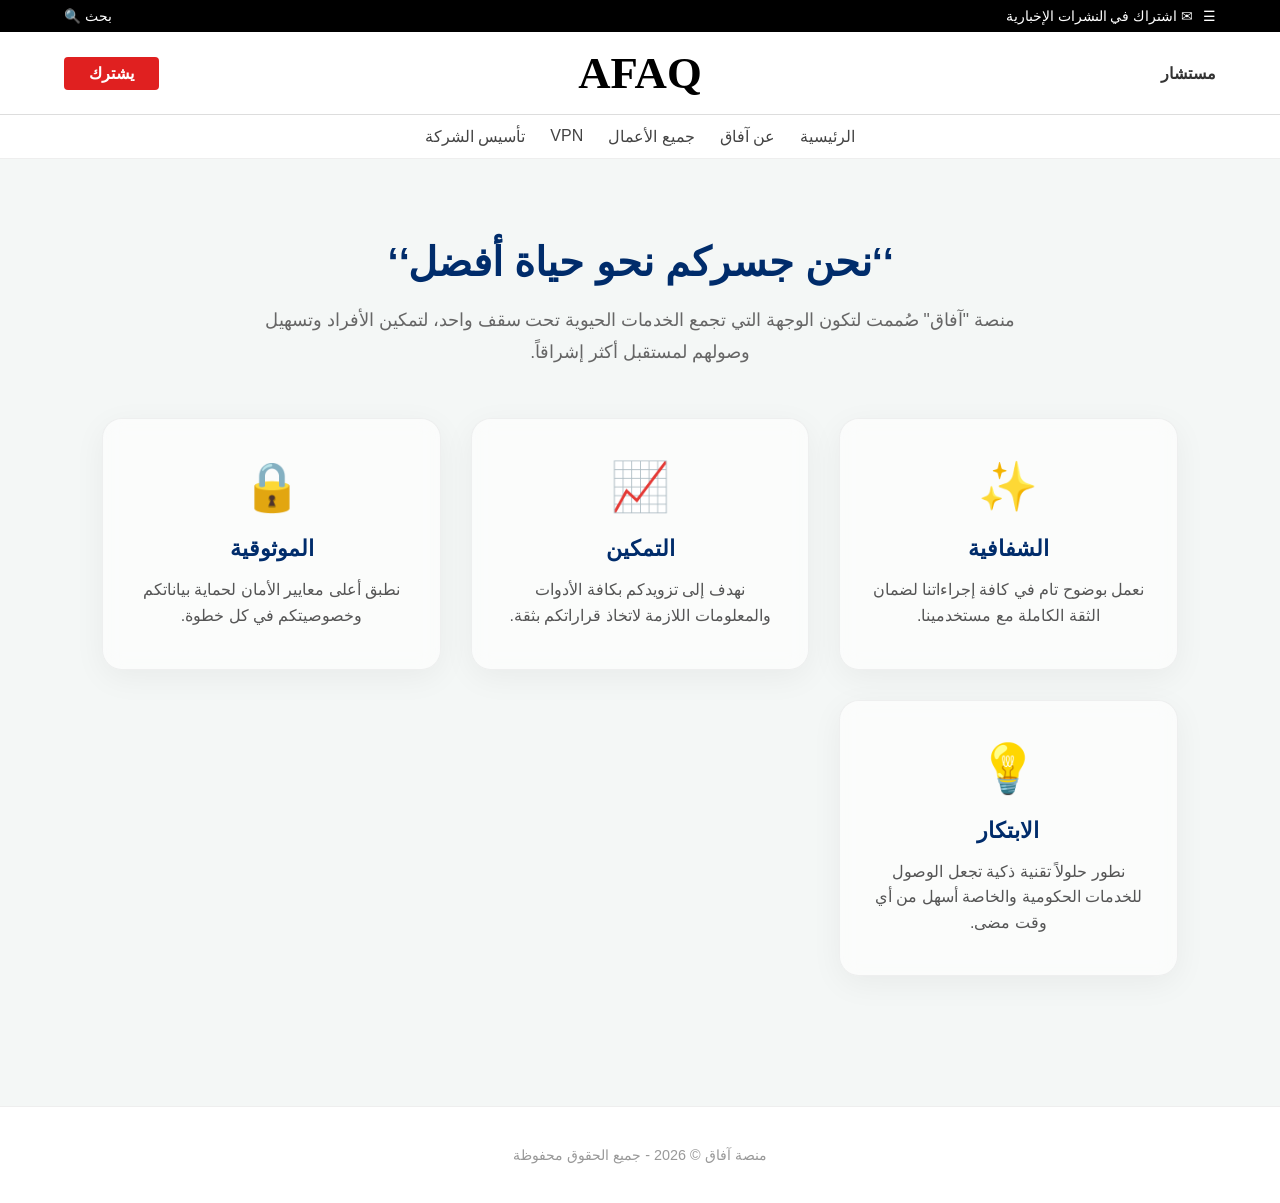
==== about.html @ 32667aa7 "Update about.html" ====
<!DOCTYPE html>
<html lang="ar" dir="rtl">
<head>
    <meta charset="UTF-8">
    <meta name="viewport" content="width=device-width, initial-scale=1.0">
    <title>عن آفاق | قيمنا</title>
    <style>
        :root {
            --forbes-blue: #002c6b;
            --forbes-red: #e02020;
            --forbes-black: #000000;
            --white: #ffffff;
            /* اللون الرمادي الفاتح للخلفية */
            --bg-light-grey: #f4f7f6; 
            /* التدرج الذهبي للأيقونات */
            --gold-gradient: linear-gradient(135deg, #d4af37 0%, #b8860b 100%);
        }

        * { margin: 0; padding: 0; box-sizing: border-box; }
        body { 
            font-family: 'Segoe UI', Arial, sans-serif; 
            background-color: var(--bg-light-grey); 
            color: #333; 
        }

        /* --- الهيدر الثابت --- */
        .top-bar { background-color: var(--forbes-black); color: var(--white); padding: 8px 5%; display: flex; justify-content: space-between; align-items: center; font-size: 0.85rem; }
        .top-bar a { color: white; text-decoration: none; }
        .main-header { background-color: var(--white); padding: 15px 5%; display: flex; justify-content: space-between; align-items: center; border-bottom: 1px solid #ddd; }
        .logo-text { font-size: 2.8rem; font-weight: 900; color: var(--forbes-black); text-decoration: none; font-family: serif; }
        .btn-red { background-color: var(--forbes-red); color: white; padding: 8px 25px; border-radius: 4px; text-decoration: none; font-weight: bold; }
        .sub-nav { display: flex; justify-content: center; gap: 25px; padding: 12px 0; background-color: var(--white); border-bottom: 1px solid #eee; }
        .sub-nav a { color: #444; text-decoration: none; font-weight: 500; }

        /* --- قسم المحتوى والمربعات الشفافة --- */
        .about-section { padding: 80px 8%; text-align: center; }
        .highlight-title { font-size: 2.5rem; margin-bottom: 20px; font-weight: 900; color: var(--forbes-blue); }
        .sub-title { max-width: 800px; margin: 0 auto 50px; color: #666; line-height: 1.8; font-size: 1.1rem; }

        .values-grid {
            display: grid;
            grid-template-columns: repeat(auto-fit, minmax(250px, 1fr));
            gap: 30px;
        }

        /* المربعات الرمادية الفاتحة الشفافة */
        .value-card {
            background: rgba(255, 255, 255, 0.6); /* لون أبيض بداخل رمادي شفاف */
            backdrop-filter: blur(10px); /* تأثير الضباب خلف المربع */
            -webkit-backdrop-filter: blur(10px);
            border: 1px solid rgba(0, 0, 0, 0.05); /* حدود ناعمة جداً */
            padding: 40px 25px;
            border-radius: 20px;
            transition: all 0.3s ease;
            box-shadow: 0 8px 32px rgba(0, 0, 0, 0.05); /* ظل ناعم */
        }

        .value-card:hover {
            transform: translateY(-10px);
            background: rgba(255, 255, 255, 0.9);
            box-shadow: 0 15px 40px rgba(0, 0, 0, 0.1);
            border-color: rgba(212, 175, 55, 0.4);
        }

        /* الأيقونات */
        .value-card .icon {
            font-size: 3rem;
            margin-bottom: 20px;
            display: block;
        }

        .value-card h4 {
            font-size: 1.4rem;
            margin-bottom: 15px;
            color: var(--forbes-blue);
            font-weight: bold;
        }

        .value-card p {
            font-size: 1rem;
            color: #555;
            line-height: 1.6;
        }

        footer { text-align: center; padding: 40px; background: #fff; color: #999; font-size: 0.9rem; border-top: 1px solid #eee; margin-top: 50px; }
    </style>
</head>
<body>

    <div class="top-bar">
        <div style="display: flex; gap: 10px;"><span>☰</span> <a href="#">✉ اشتراك في النشرات الإخبارية</a></div>
        <div>بحث 🔍</div>
    </div>

    <header class="main-header">
        <div style="width:20%; font-weight:bold;">مستشار</div>
        <div style="width:60%; text-align:center;"><a href="index.html" class="logo-text">AFAQ</a></div>
        <div style="width:20%; text-align:left;"><a href="#" class="btn-red">يشترك</a></div>
    </header>

    <nav class="sub-nav">
        <a href="index.html">الرئيسية</a>
        <a href="about.html">عن آفاق</a>
        <a href="#">جميع الأعمال</a>
        <a href="#">VPN</a>
        <a href="#">تأسيس الشركة</a>
    </nav>

    <section class="about-section">
        <h1 class="highlight-title">‘‘نحن جسركم نحو حياة أفضل‘‘</h1>
        <p class="sub-title">
            منصة "آفاق" صُممت لتكون الوجهة التي تجمع الخدمات الحيوية تحت سقف واحد، لتمكين الأفراد وتسهيل وصولهم لمستقبل أكثر إشراقاً.
        </p>

        <div class="values-grid">
            
            <div class="value-card">
                <span class="icon">✨</span>
                <h4>الشفافية</h4>
                <p>نعمل بوضوح تام في كافة إجراءاتنا لضمان الثقة الكاملة مع مستخدمينا.</p>
            </div>

            <div class="value-card">
                <span class="icon">📈</span>
                <h4>التمكين</h4>
                <p>نهدف إلى تزويدكم بكافة الأدوات والمعلومات اللازمة لاتخاذ قراراتكم بثقة.</p>
            </div>

            <div class="value-card">
                <span class="icon">🔒</span>
                <h4>الموثوقية</h4>
                <p>نطبق أعلى معايير الأمان لحماية بياناتكم وخصوصيتكم في كل خطوة.</p>
            </div>

            <div class="value-card">
                <span class="icon">💡</span>
                <h4>الابتكار</h4>
                <p>نطور حلولاً تقنية ذكية تجعل الوصول للخدمات الحكومية والخاصة أسهل من أي وقت مضى.</p>
            </div>

        </div>
    </section>

    <footer>
        <p>منصة آفاق &copy; 2026 - جميع الحقوق محفوظة</p>
    </footer>

</body>
</html>
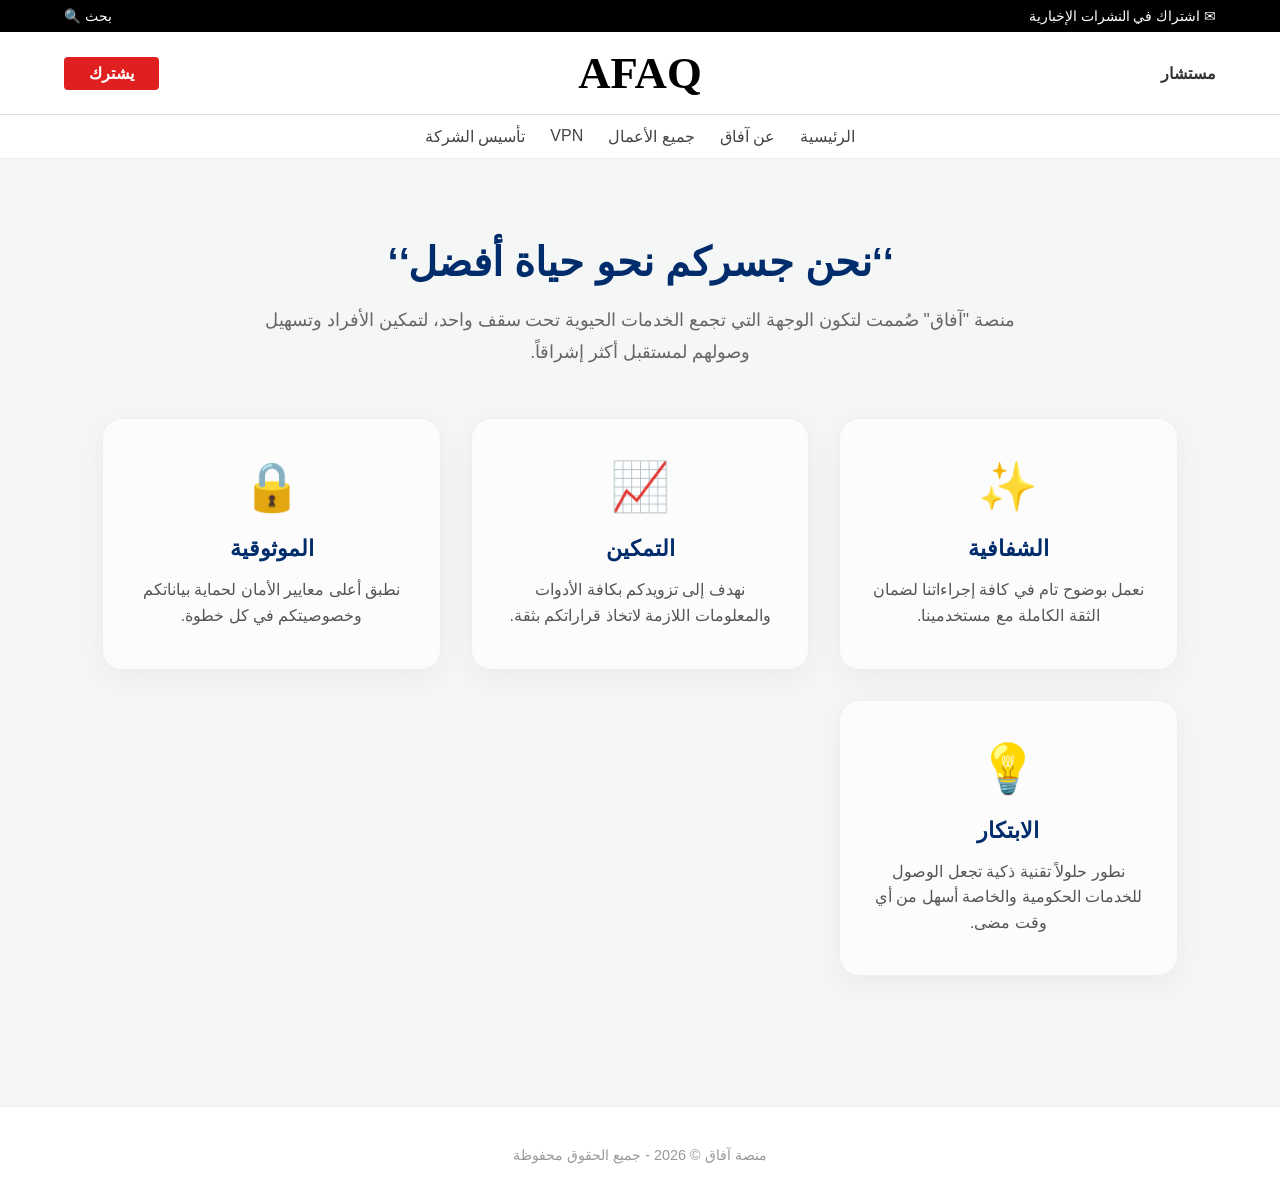
==== commit a6996498: "Update about.html" ====
--- a/about.html
+++ b/about.html
@@ -88,7 +88,7 @@
 <body>
 
     <div class="top-bar">
-        <div style="display: flex; gap: 10px;"><span>☰</span> <a href="#">✉ اشتراك في النشرات الإخبارية</a></div>
+<a href="https://t.me/GZ_2026" target="_blank">✉ اشتراك في النشرات الإخبارية</a>
         <div>بحث 🔍</div>
     </div>
 
@@ -101,8 +101,7 @@
     <nav class="sub-nav">
         <a href="index.html">الرئيسية</a>
         <a href="about.html">عن آفاق</a>
-        <a href="#">جميع الأعمال</a>
-        <a href="#">VPN</a>
+<a href="services.html">جميع الأعمال</a>        <a href="#">VPN</a>
         <a href="#">تأسيس الشركة</a>
     </nav>
 
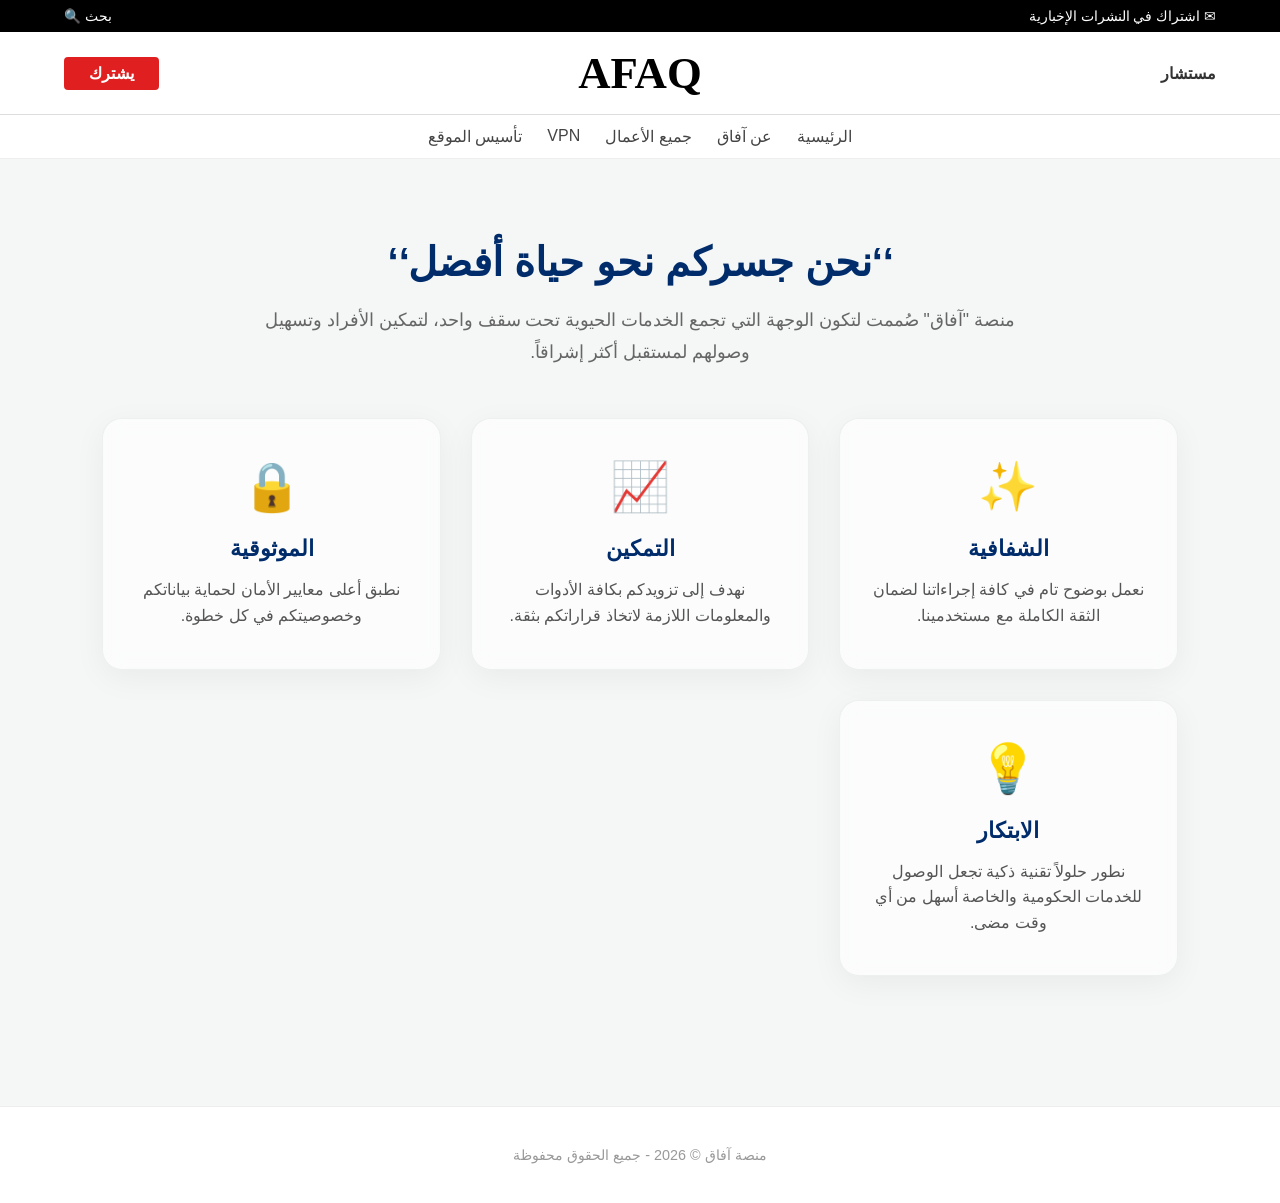
==== commit 300a45c3: "Update about.html" ====
--- a/about.html
+++ b/about.html
@@ -95,14 +95,14 @@
     <header class="main-header">
         <div style="width:20%; font-weight:bold;">مستشار</div>
         <div style="width:60%; text-align:center;"><a href="index.html" class="logo-text">AFAQ</a></div>
-        <div style="width:20%; text-align:left;"><a href="#" class="btn-red">يشترك</a></div>
+        <div style="width:20%; text-align:left;"><a href="https://t.me/GZ_2026" class="btn-red">يشترك</a></div>
     </header>
 
     <nav class="sub-nav">
         <a href="index.html">الرئيسية</a>
         <a href="about.html">عن آفاق</a>
 <a href="services.html">جميع الأعمال</a>        <a href="#">VPN</a>
-        <a href="#">تأسيس الشركة</a>
+        <a href="#">تأسيس الموقع</a>
     </nav>
 
     <section class="about-section">
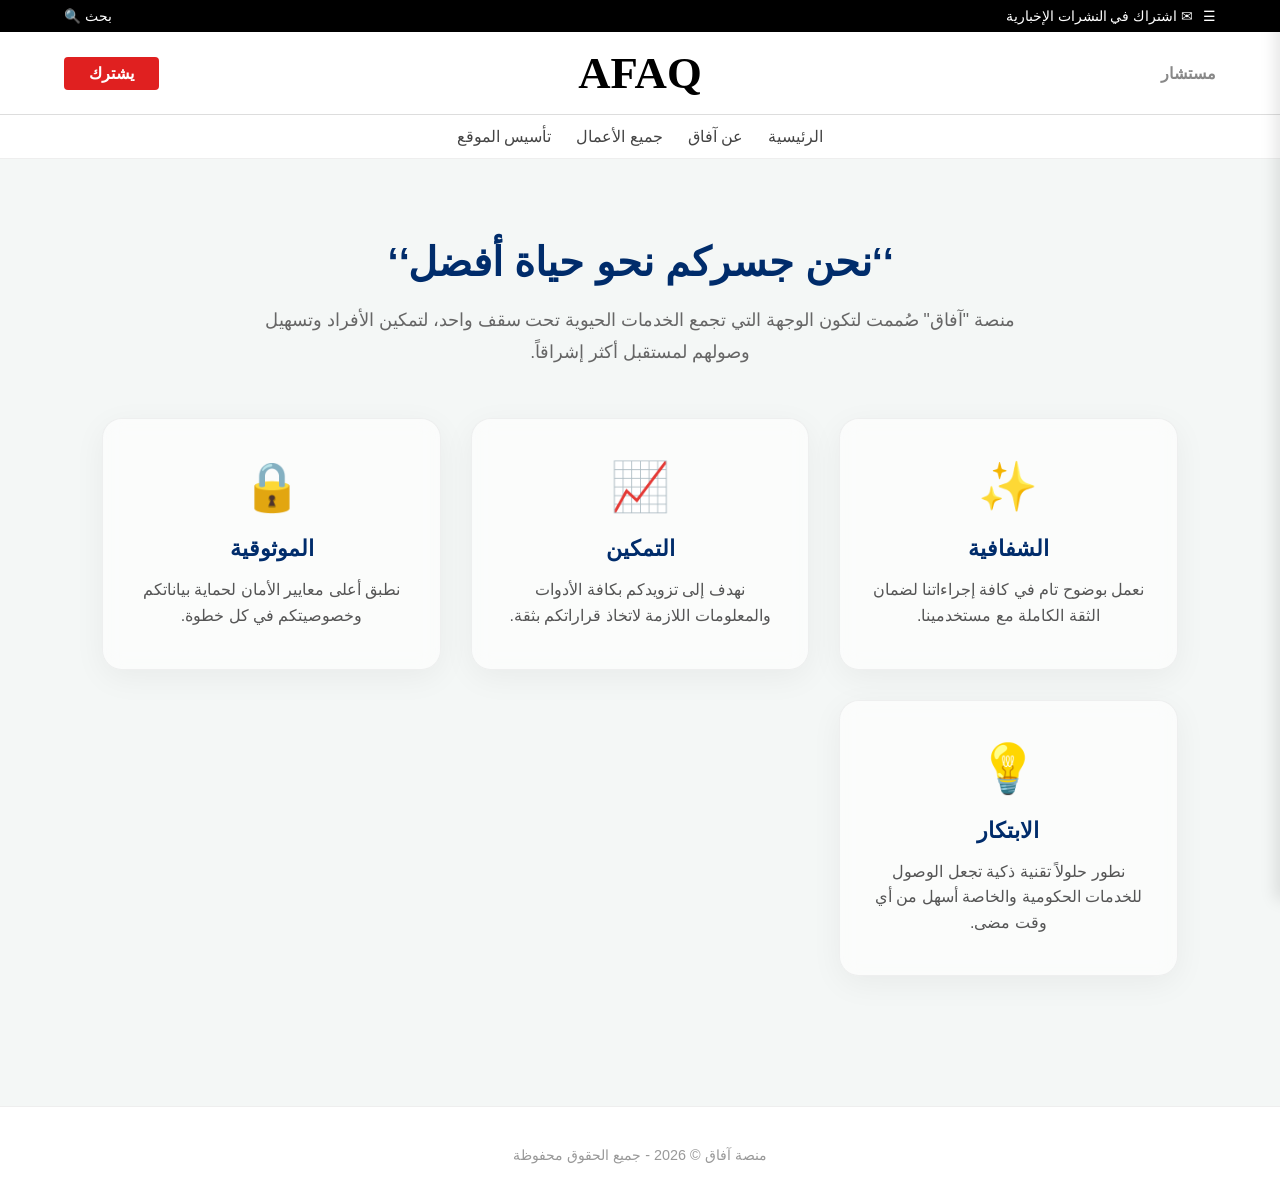
==== commit 704a00ae: "Update about.html" ====
--- a/about.html
+++ b/about.html
@@ -10,10 +10,7 @@
             --forbes-red: #e02020;
             --forbes-black: #000000;
             --white: #ffffff;
-            /* اللون الرمادي الفاتح للخلفية */
             --bg-light-grey: #f4f7f6; 
-            /* التدرج الذهبي للأيقونات */
-            --gold-gradient: linear-gradient(135deg, #d4af37 0%, #b8860b 100%);
         }
 
         * { margin: 0; padding: 0; box-sizing: border-box; }
@@ -32,7 +29,26 @@
         .sub-nav { display: flex; justify-content: center; gap: 25px; padding: 12px 0; background-color: var(--white); border-bottom: 1px solid #eee; }
         .sub-nav a { color: #444; text-decoration: none; font-weight: 500; }
 
-        /* --- قسم المحتوى والمربعات الشفافة --- */
+        /* --- تصميم القائمة الجانبية --- */
+        .side-menu {
+            position: fixed;
+            top: 0;
+            right: -250px; /* مخفية */
+            width: 250px;
+            height: 100%;
+            background: rgba(255, 255, 255, 0.95);
+            backdrop-filter: blur(15px);
+            -webkit-backdrop-filter: blur(15px);
+            z-index: 1000;
+            transition: 0.4s ease;
+            box-shadow: -5px 0 15px rgba(0,0,0,0.1);
+            padding-top: 60px;
+        }
+        .side-menu.active { right: 0; }
+        .side-menu a { display: block; padding: 15px 25px; text-decoration: none; color: var(--forbes-blue); font-weight: bold; border-bottom: 1px solid #eee; }
+        .close-btn { position: absolute; top: 15px; left: 15px; font-size: 1.5rem; cursor: pointer; color: var(--forbes-red); }
+
+        /* --- قسم المحتوى والمربعات --- */
         .about-section { padding: 80px 8%; text-align: center; }
         .highlight-title { font-size: 2.5rem; margin-bottom: 20px; font-weight: 900; color: var(--forbes-blue); }
         .sub-title { max-width: 800px; margin: 0 auto 50px; color: #666; line-height: 1.8; font-size: 1.1rem; }
@@ -43,65 +59,58 @@
             gap: 30px;
         }
 
-        /* المربعات الرمادية الفاتحة الشفافة */
         .value-card {
-            background: rgba(255, 255, 255, 0.6); /* لون أبيض بداخل رمادي شفاف */
-            backdrop-filter: blur(10px); /* تأثير الضباب خلف المربع */
+            background: rgba(255, 255, 255, 0.6); 
+            backdrop-filter: blur(10px);
             -webkit-backdrop-filter: blur(10px);
-            border: 1px solid rgba(0, 0, 0, 0.05); /* حدود ناعمة جداً */
+            border: 1px solid rgba(0, 0, 0, 0.05);
             padding: 40px 25px;
             border-radius: 20px;
             transition: all 0.3s ease;
-            box-shadow: 0 8px 32px rgba(0, 0, 0, 0.05); /* ظل ناعم */
+            box-shadow: 0 8px 32px rgba(0, 0, 0, 0.05);
         }
 
         .value-card:hover {
             transform: translateY(-10px);
             background: rgba(255, 255, 255, 0.9);
             box-shadow: 0 15px 40px rgba(0, 0, 0, 0.1);
-            border-color: rgba(212, 175, 55, 0.4);
         }
 
-        /* الأيقونات */
-        .value-card .icon {
-            font-size: 3rem;
-            margin-bottom: 20px;
-            display: block;
-        }
-
-        .value-card h4 {
-            font-size: 1.4rem;
-            margin-bottom: 15px;
-            color: var(--forbes-blue);
-            font-weight: bold;
-        }
-
-        .value-card p {
-            font-size: 1rem;
-            color: #555;
-            line-height: 1.6;
-        }
+        .value-card .icon { font-size: 3rem; margin-bottom: 20px; display: block; }
+        .value-card h4 { font-size: 1.4rem; margin-bottom: 15px; color: var(--forbes-blue); font-weight: bold; }
+        .value-card p { font-size: 1rem; color: #555; line-height: 1.6; }
 
         footer { text-align: center; padding: 40px; background: #fff; color: #999; font-size: 0.9rem; border-top: 1px solid #eee; margin-top: 50px; }
     </style>
 </head>
 <body>
 
+    <div id="sideMenu" class="side-menu">
+        <span class="close-btn" id="menu-close">&times;</span>
+        <a href="index.html">الرئيسية</a>
+        <a href="about.html">عن آفاق</a>
+        <a href="services.html">جميع الأعمال</a>
+        <a href="#">تأسيس الموقع</a>
+    </div>
+
     <div class="top-bar">
-<a href="https://t.me/GZ_2026" target="_blank">✉ اشتراك في النشرات الإخبارية</a>
+        <div style="display: flex; gap: 10px;">
+            <span id="menu-toggle" style="cursor:pointer;">☰</span> 
+            <a href="https://t.me/GZ_2026" target="_blank">✉ اشتراك في النشرات الإخبارية</a>
+        </div>
         <div>بحث 🔍</div>
     </div>
 
     <header class="main-header">
-        <div style="width:20%; font-weight:bold;">مستشار</div>
+        <div style="width:20%; font-weight:bold; color:#888;">مستشار</div>
         <div style="width:60%; text-align:center;"><a href="index.html" class="logo-text">AFAQ</a></div>
-        <div style="width:20%; text-align:left;"><a href="https://t.me/GZ_2026" class="btn-red">يشترك</a></div>
+        <div style="width:20%; text-align:left;"><a href="https://t.me/GZ_2026" target="_blank" class="btn-red">يشترك</a></div>
     </header>
 
     <nav class="sub-nav">
         <a href="index.html">الرئيسية</a>
         <a href="about.html">عن آفاق</a>
-<a href="services.html">جميع الأعمال</a>        <a href="#">VPN</a>
+        <a href="services.html">جميع الأعمال</a>
         <a href="#">تأسيس الموقع</a>
     </nav>
 
@@ -112,7 +121,6 @@
         </p>
 
         <div class="values-grid">
-            
             <div class="value-card">
                 <span class="icon">✨</span>
                 <h4>الشفافية</h4>
@@ -136,7 +144,6 @@
                 <h4>الابتكار</h4>
                 <p>نطور حلولاً تقنية ذكية تجعل الوصول للخدمات الحكومية والخاصة أسهل من أي وقت مضى.</p>
             </div>
-
         </div>
     </section>
 
@@ -144,5 +151,26 @@
         <p>منصة آفاق &copy; 2026 - جميع الحقوق محفوظة</p>
     </footer>
 
+    <script>
+        const menuToggle = document.getElementById('menu-toggle');
+        const menuClose = document.getElementById('menu-close');
+        const sideMenu = document.getElementById('sideMenu');
+
+        menuToggle.addEventListener('click', () => {
+            sideMenu.classList.add('active');
+        });
+
+        menuClose.addEventListener('click', () => {
+            sideMenu.classList.remove('active');
+        });
+
+        // إغلاق عند الضغط خارج المنيو
+        document.addEventListener('click', (e) => {
+            if (!sideMenu.contains(e.target) && e.target !== menuToggle) {
+                sideMenu.classList.remove('active');
+            }
+        });
+    </script>
+
 </body>
 </html>
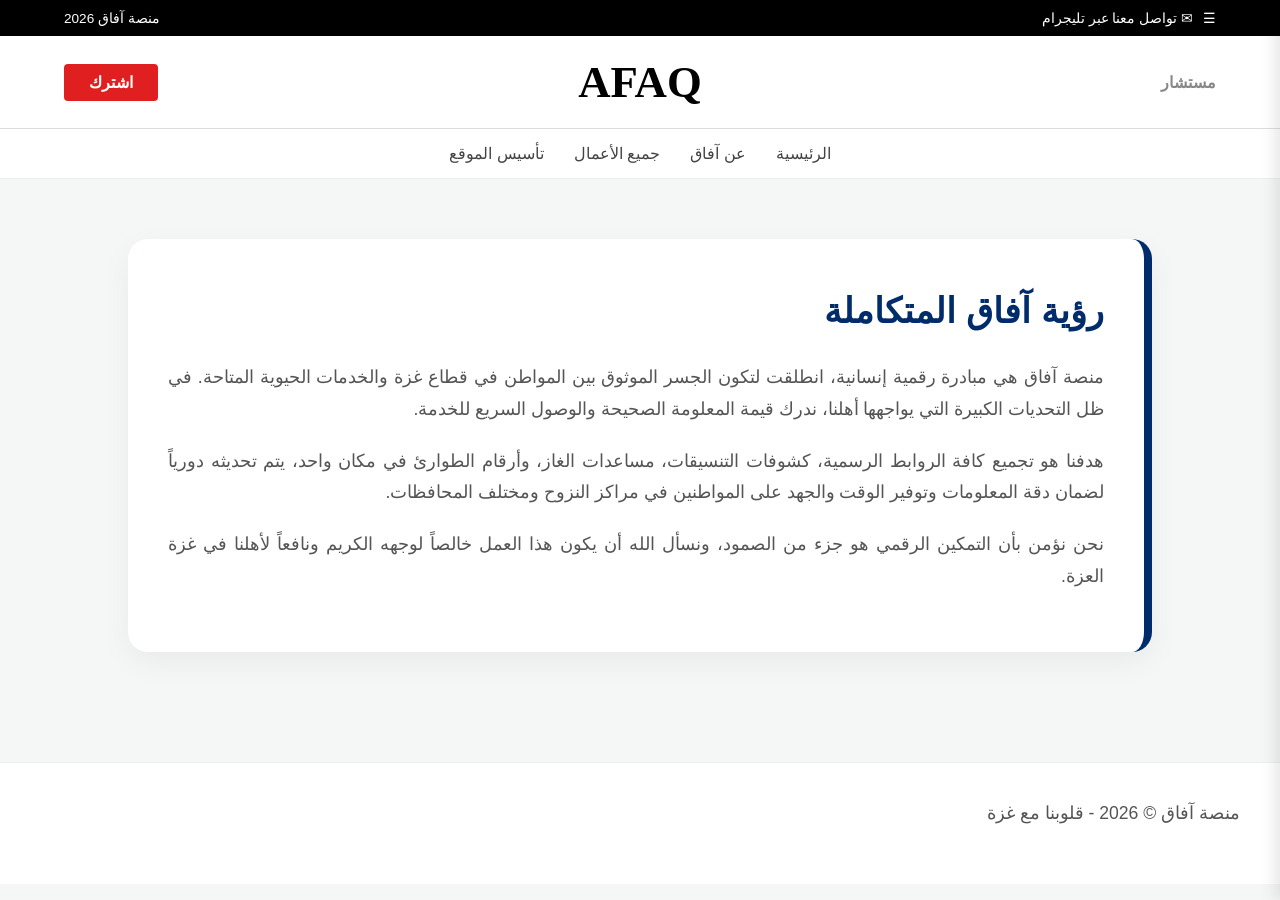
==== commit 1307e903: "Update about.html" ====
--- a/about.html
+++ b/about.html
@@ -3,84 +3,39 @@
 <head>
     <meta charset="UTF-8">
     <meta name="viewport" content="width=device-width, initial-scale=1.0">
-    <title>عن آفاق | قيمنا</title>
+    <title>عن آفاق | من نحن</title>
     <style>
         :root {
-            --forbes-blue: #002c6b;
+            --navy-blue: #002c6b;
             --forbes-red: #e02020;
-            --forbes-black: #000000;
-            --white: #ffffff;
-            --bg-light-grey: #f4f7f6; 
+            --bg-light: #f4f7f6;
         }
+        * { margin: 0; padding: 0; box-sizing: border-box; }
+        body { font-family: 'Segoe UI', Tahoma, sans-serif; background: var(--bg-light); color: #333; }
 
-        * { margin: 0; padding: 0; box-sizing: border-box; }
-        body { 
-            font-family: 'Segoe UI', Arial, sans-serif; 
-            background-color: var(--bg-light-grey); 
-            color: #333; 
-        }
-
-        /* --- الهيدر الثابت --- */
-        .top-bar { background-color: var(--forbes-black); color: var(--white); padding: 8px 5%; display: flex; justify-content: space-between; align-items: center; font-size: 0.85rem; }
+        /* الهيدر والمنيو */
+        .top-bar { background: #000; color: #fff; padding: 10px 5%; display: flex; justify-content: space-between; align-items: center; font-size: 0.85rem; }
         .top-bar a { color: white; text-decoration: none; }
-        .main-header { background-color: var(--white); padding: 15px 5%; display: flex; justify-content: space-between; align-items: center; border-bottom: 1px solid #ddd; }
-        .logo-text { font-size: 2.8rem; font-weight: 900; color: var(--forbes-black); text-decoration: none; font-family: serif; }
-        .btn-red { background-color: var(--forbes-red); color: white; padding: 8px 25px; border-radius: 4px; text-decoration: none; font-weight: bold; }
-        .sub-nav { display: flex; justify-content: center; gap: 25px; padding: 12px 0; background-color: var(--white); border-bottom: 1px solid #eee; }
+        .main-header { background: #fff; padding: 20px 5%; display: flex; justify-content: space-between; align-items: center; border-bottom: 1px solid #ddd; }
+        .logo-text { font-size: 2.8rem; font-weight: 900; color: #000; text-decoration: none; font-family: serif; }
+        .btn-red { background: var(--forbes-red); color: white; padding: 10px 25px; border-radius: 4px; text-decoration: none; font-weight: bold; }
+        .sub-nav { background: #fff; display: flex; justify-content: center; gap: 30px; padding: 15px 0; border-bottom: 1px solid #eee; }
         .sub-nav a { color: #444; text-decoration: none; font-weight: 500; }
 
-        /* --- تصميم القائمة الجانبية --- */
-        .side-menu {
-            position: fixed;
-            top: 0;
-            right: -250px; /* مخفية */
-            width: 250px;
-            height: 100%;
-            background: rgba(255, 255, 255, 0.95);
-            backdrop-filter: blur(15px);
-            -webkit-backdrop-filter: blur(15px);
-            z-index: 1000;
-            transition: 0.4s ease;
-            box-shadow: -5px 0 15px rgba(0,0,0,0.1);
-            padding-top: 60px;
-        }
+        /* تعديل المنيو الجانبي ليشمل الطوارئ */
+        .side-menu { position: fixed; top: 0; right: -250px; width: 250px; height: 100%; background: rgba(255,255,255,0.95); backdrop-filter: blur(15px); z-index: 1000; transition: 0.4s; box-shadow: -5px 0 15px rgba(0,0,0,0.1); padding-top: 60px; }
         .side-menu.active { right: 0; }
-        .side-menu a { display: block; padding: 15px 25px; text-decoration: none; color: var(--forbes-blue); font-weight: bold; border-bottom: 1px solid #eee; }
+        .side-menu a { display: block; padding: 15px 25px; text-decoration: none; color: var(--navy-blue); font-weight: bold; border-bottom: 1px solid #eee; }
+        .side-menu a.emergency-link { color: var(--forbes-red); }
         .close-btn { position: absolute; top: 15px; left: 15px; font-size: 1.5rem; cursor: pointer; color: var(--forbes-red); }
 
-        /* --- قسم المحتوى والمربعات --- */
-        .about-section { padding: 80px 8%; text-align: center; }
-        .highlight-title { font-size: 2.5rem; margin-bottom: 20px; font-weight: 900; color: var(--forbes-blue); }
-        .sub-title { max-width: 800px; margin: 0 auto 50px; color: #666; line-height: 1.8; font-size: 1.1rem; }
-
-        .values-grid {
-            display: grid;
-            grid-template-columns: repeat(auto-fit, minmax(250px, 1fr));
-            gap: 30px;
-        }
-
-        .value-card {
-            background: rgba(255, 255, 255, 0.6); 
-            backdrop-filter: blur(10px);
-            -webkit-backdrop-filter: blur(10px);
-            border: 1px solid rgba(0, 0, 0, 0.05);
-            padding: 40px 25px;
-            border-radius: 20px;
-            transition: all 0.3s ease;
-            box-shadow: 0 8px 32px rgba(0, 0, 0, 0.05);
-        }
-
-        .value-card:hover {
-            transform: translateY(-10px);
-            background: rgba(255, 255, 255, 0.9);
-            box-shadow: 0 15px 40px rgba(0, 0, 0, 0.1);
-        }
-
-        .value-card .icon { font-size: 3rem; margin-bottom: 20px; display: block; }
-        .value-card h4 { font-size: 1.4rem; margin-bottom: 15px; color: var(--forbes-blue); font-weight: bold; }
-        .value-card p { font-size: 1rem; color: #555; line-height: 1.6; }
-
-        footer { text-align: center; padding: 40px; background: #fff; color: #999; font-size: 0.9rem; border-top: 1px solid #eee; margin-top: 50px; }
+        /* محتوى عن آفاق */
+        .content-section { padding: 60px 10%; line-height: 1.8; }
+        .about-card { background: white; padding: 40px; border-radius: 20px; box-shadow: 0 10px 30px rgba(0,0,0,0.05); border-right: 8px solid var(--navy-blue); }
+        h1 { color: var(--navy-blue); margin-bottom: 20px; font-size: 2.2rem; }
+        p { font-size: 1.1rem; color: #555; margin-bottom: 20px; text-align: justify; }
+        
+        footer { padding: 40px; text-align: center; color: #999; border-top: 1px solid #eee; background: #fff; margin-top: 50px; }
     </style>
 </head>
 <body>
@@ -88,89 +43,53 @@
     <div id="sideMenu" class="side-menu">
         <span class="close-btn" id="menu-close">&times;</span>
         <a href="index.html">الرئيسية</a>
+        <a href="emergency.html" class="emergency-link">🚨 أرقام الطوارئ</a>
         <a href="about.html">عن آفاق</a>
         <a href="services.html">جميع الأعمال</a>
-        <a href="#">تأسيس الموقع</a>
+        <a href="setup.html">تأسيس الموقع</a>
     </div>
 
     <div class="top-bar">
         <div style="display: flex; gap: 10px;">
             <span id="menu-toggle" style="cursor:pointer;">☰</span> 
-            <a href="https://t.me/GZ_2026" target="_blank">✉ اشتراك في النشرات الإخبارية</a>
+            <a href="https://t.me/GZ_2026" target="_blank">✉ تواصل معنا عبر تليجرام</a>
         </div>
-        <div>بحث 🔍</div>
+        <div>منصة آفاق 2026</div>
     </div>
 
     <header class="main-header">
         <div style="width:20%; font-weight:bold; color:#888;">مستشار</div>
         <div style="width:60%; text-align:center;"><a href="index.html" class="logo-text">AFAQ</a></div>
-        <div style="width:20%; text-align:left;"><a href="https://t.me/GZ_2026" target="_blank" class="btn-red">يشترك</a></div>
+        <div style="width:20%; text-align:left;"><a href="https://t.me/GZ_2026" target="_blank" class="btn-red">اشترك</a></div>
     </header>
 
     <nav class="sub-nav">
         <a href="index.html">الرئيسية</a>
         <a href="about.html">عن آفاق</a>
         <a href="services.html">جميع الأعمال</a>
-        <a href="#">تأسيس الموقع</a>
+        <a href="setup.html">تأسيس الموقع</a>
     </nav>
 
-    <section class="about-section">
-        <h1 class="highlight-title">‘‘نحن جسركم نحو حياة أفضل‘‘</h1>
-        <p class="sub-title">
-            منصة "آفاق" صُممت لتكون الوجهة التي تجمع الخدمات الحيوية تحت سقف واحد، لتمكين الأفراد وتسهيل وصولهم لمستقبل أكثر إشراقاً.
-        </p>
-
-        <div class="values-grid">
-            <div class="value-card">
-                <span class="icon">✨</span>
-                <h4>الشفافية</h4>
-                <p>نعمل بوضوح تام في كافة إجراءاتنا لضمان الثقة الكاملة مع مستخدمينا.</p>
-            </div>
-
-            <div class="value-card">
-                <span class="icon">📈</span>
-                <h4>التمكين</h4>
-                <p>نهدف إلى تزويدكم بكافة الأدوات والمعلومات اللازمة لاتخاذ قراراتكم بثقة.</p>
-            </div>
-
-            <div class="value-card">
-                <span class="icon">🔒</span>
-                <h4>الموثوقية</h4>
-                <p>نطبق أعلى معايير الأمان لحماية بياناتكم وخصوصيتكم في كل خطوة.</p>
-            </div>
-
-            <div class="value-card">
-                <span class="icon">💡</span>
-                <h4>الابتكار</h4>
-                <p>نطور حلولاً تقنية ذكية تجعل الوصول للخدمات الحكومية والخاصة أسهل من أي وقت مضى.</p>
-            </div>
+    <main class="content-section">
+        <div class="about-card">
+            <h1>رؤية آفاق المتكاملة</h1>
+            <p>منصة آفاق هي مبادرة رقمية إنسانية، انطلقت لتكون الجسر الموثوق بين المواطن في قطاع غزة والخدمات الحيوية المتاحة. في ظل التحديات الكبيرة التي يواجهها أهلنا، ندرك قيمة المعلومة الصحيحة والوصول السريع للخدمة.</p>
+            <p>هدفنا هو تجميع كافة الروابط الرسمية، كشوفات التنسيقات، مساعدات الغاز، وأرقام الطوارئ في مكان واحد، يتم تحديثه دورياً لضمان دقة المعلومات وتوفير الوقت والجهد على المواطنين في مراكز النزوح ومختلف المحافظات.</p>
+            <p>نحن نؤمن بأن التمكين الرقمي هو جزء من الصمود، ونسأل الله أن يكون هذا العمل خالصاً لوجهه الكريم ونافعاً لأهلنا في غزة العزة.</p>
         </div>
-    </section>
+    </main>
 
     <footer>
-        <p>منصة آفاق &copy; 2026 - جميع الحقوق محفوظة</p>
+        <p>منصة آفاق &copy; 2026 - قلوبنا مع غزة</p>
     </footer>
 
     <script>
         const menuToggle = document.getElementById('menu-toggle');
         const menuClose = document.getElementById('menu-close');
         const sideMenu = document.getElementById('sideMenu');
-
-        menuToggle.addEventListener('click', () => {
-            sideMenu.classList.add('active');
-        });
-
-        menuClose.addEventListener('click', () => {
-            sideMenu.classList.remove('active');
-        });
-
-        // إغلاق عند الضغط خارج المنيو
-        document.addEventListener('click', (e) => {
-            if (!sideMenu.contains(e.target) && e.target !== menuToggle) {
-                sideMenu.classList.remove('active');
-            }
-        });
+        menuToggle.onclick = () => sideMenu.classList.add('active');
+        menuClose.onclick = () => sideMenu.classList.remove('active');
+        window.onclick = (e) => { if(e.target == sideMenu) sideMenu.classList.remove('active'); }
     </script>
-
 </body>
 </html>
